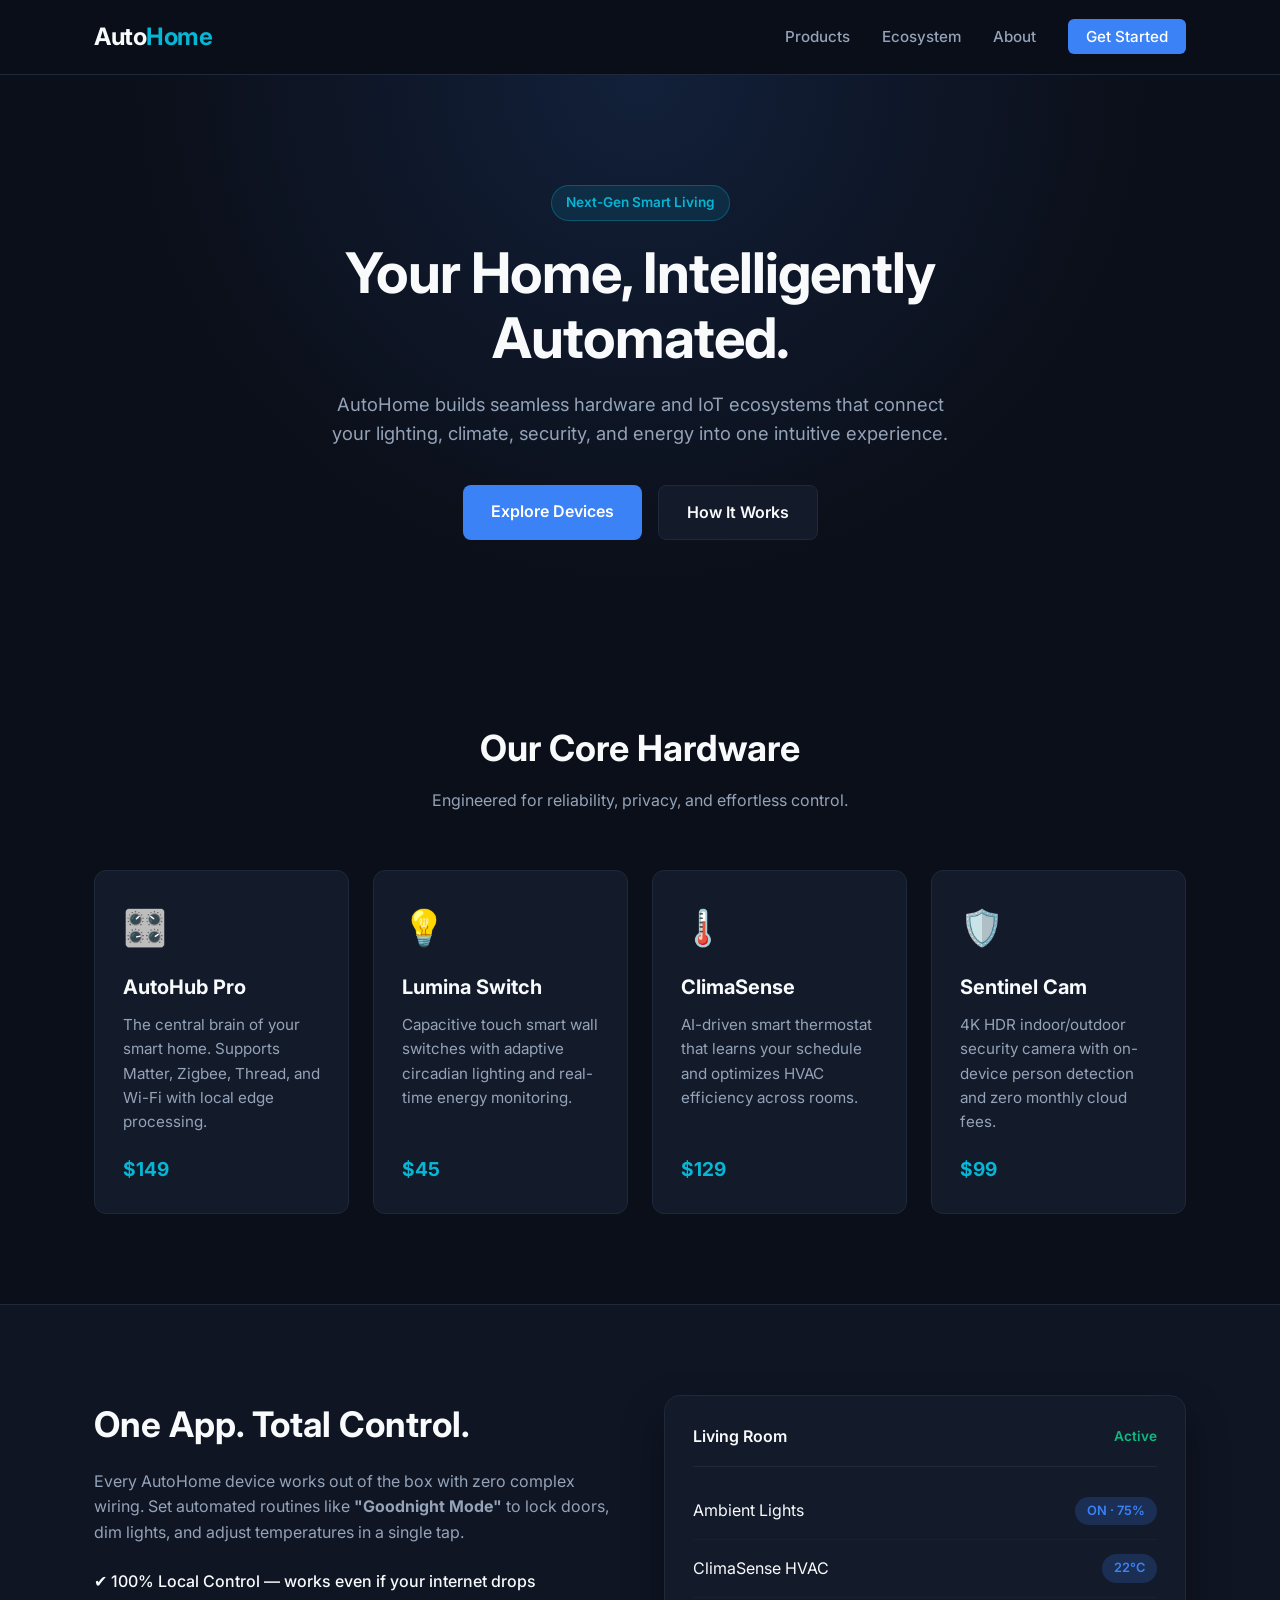
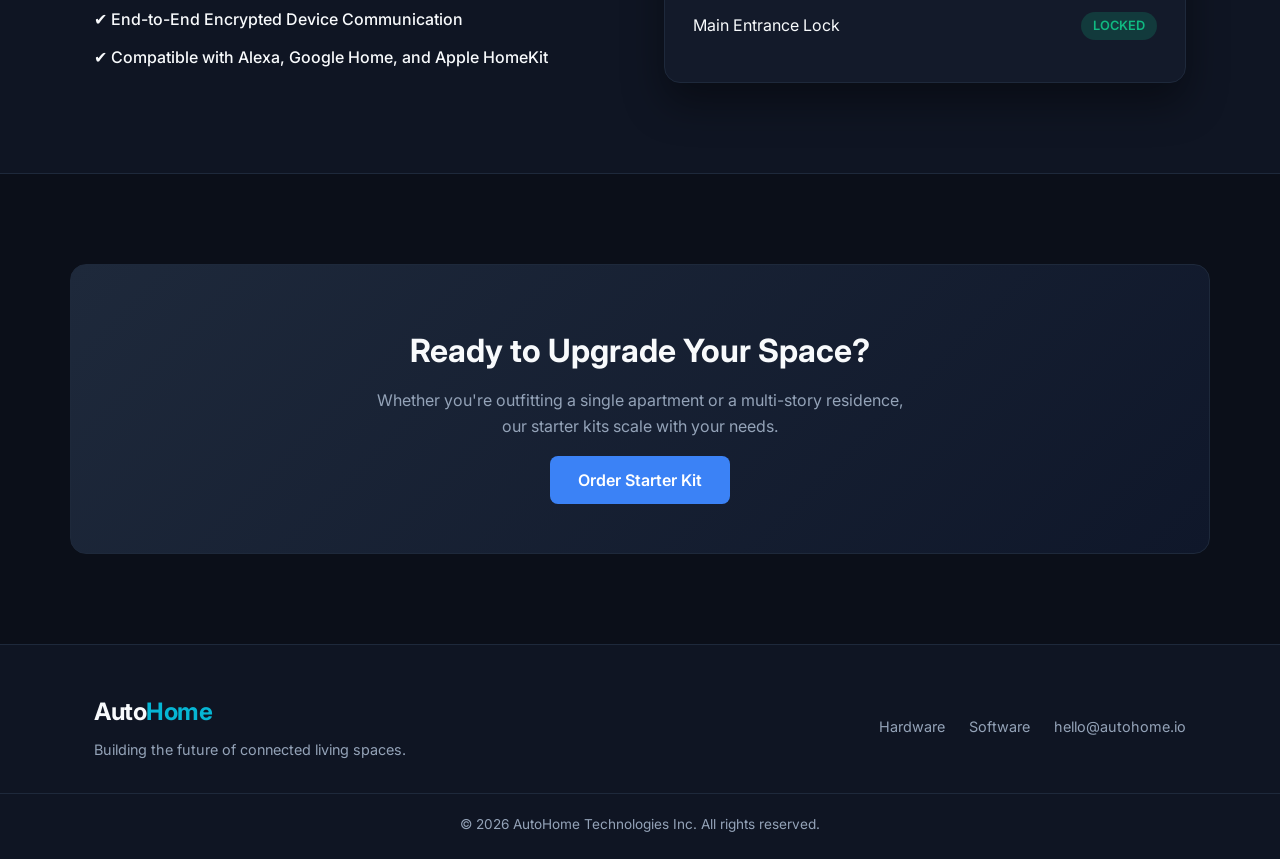
==== index.html @ 3e3d4a6a "Base files are uploadedgit status" ====
<!DOCTYPE html>
<html lang="en">
<head>
    <meta charset="UTF-8">
    <meta name="viewport" content="width=device-width, initial-scale=1.0">
    <title>AutoHome | Intelligent Home Automation</title>
    <link rel="stylesheet" href="style.css">
    <link href="https://fonts.googleapis.com/css2?family=Inter:wght@300;400;600;700&display=swap" rel="stylesheet">
</head>
<body>

    <!-- Navigation -->
    <header class="navbar">
        <div class="container nav-container">
            <a href="#" class="logo">Auto<span>Home</span></a>
            <nav>
                <ul class="nav-links">
                    <li><a href="#products">Products</a></li>
                    <li><a href="#ecosystem">Ecosystem</a></li>
                    <li><a href="#about">About</a></li>
                    <li><a href="#contact" class="btn-nav">Get Started</a></li>
                </ul>
            </nav>
        </div>
    </header>

    <!-- Hero Section -->
    <section class="hero">
        <div class="container hero-content">
            <span class="badge">Next-Gen Smart Living</span>
            <h1>Your Home, Intelligently Automated.</h1>
            <p>AutoHome builds seamless hardware and IoT ecosystems that connect your lighting, climate, security, and energy into one intuitive experience.</p>
            <div class="hero-buttons">
                <a href="#products" class="btn btn-primary">Explore Devices</a>
                <a href="#ecosystem" class="btn btn-secondary">How It Works</a>
            </div>
        </div>
    </section>

    <!-- Products Section -->
    <section id="products" class="products">
        <div class="container">
            <div class="section-header">
                <h2>Our Core Hardware</h2>
                <p>Engineered for reliability, privacy, and effortless control.</p>
            </div>
            
            <div class="product-grid">
                <!-- Product 1 -->
                <div class="product-card">
                    <div class="product-icon">🎛️</div>
                    <h3>AutoHub Pro</h3>
                    <p>The central brain of your smart home. Supports Matter, Zigbee, Thread, and Wi-Fi with local edge processing.</p>
                    <span class="price">$149</span>
                </div>

                <!-- Product 2 -->
                <div class="product-card">
                    <div class="product-icon">💡</div>
                    <h3>Lumina Switch</h3>
                    <p>Capacitive touch smart wall switches with adaptive circadian lighting and real-time energy monitoring.</p>
                    <span class="price">$45</span>
                </div>

                <!-- Product 3 -->
                <div class="product-card">
                    <div class="product-icon">🌡️</div>
                    <h3>ClimaSense</h3>
                    <p>AI-driven smart thermostat that learns your schedule and optimizes HVAC efficiency across rooms.</p>
                    <span class="price">$129</span>
                </div>

                <!-- Product 4 -->
                <div class="product-card">
                    <div class="product-icon">🛡️</div>
                    <h3>Sentinel Cam</h3>
                    <p>4K HDR indoor/outdoor security camera with on-device person detection and zero monthly cloud fees.</p>
                    <span class="price">$99</span>
                </div>
            </div>
        </div>
    </section>

    <!-- Ecosystem / Features Section -->
    <section id="ecosystem" class="ecosystem">
        <div class="container ecosystem-grid">
            <div class="ecosystem-text">
                <h2>One App. Total Control.</h2>
                <p>Every AutoHome device works out of the box with zero complex wiring. Set automated routines like <strong>"Goodnight Mode"</strong> to lock doors, dim lights, and adjust temperatures in a single tap.</p>
                <ul class="feature-list">
                    <li>✔ 100% Local Control — works even if your internet drops</li>
                    <li>✔ End-to-End Encrypted Device Communication</li>
                    <li>✔ Compatible with Alexa, Google Home, and Apple HomeKit</li>
                </ul>
            </div>
            <div class="ecosystem-visual">
                <div class="mockup-card">
                    <div class="mockup-header">
                        <span>Living Room</span>
                        <span class="status-dot">Active</span>
                    </div>
                    <div class="mockup-item">
                        <span>Ambient Lights</span>
                        <span class="toggle on">ON · 75%</span>
                    </div>
                    <div class="mockup-item">
                        <span>ClimaSense HVAC</span>
                        <span class="toggle on">22°C</span>
                    </div>
                    <div class="mockup-item">
                        <span>Main Entrance Lock</span>
                        <span class="toggle locked">LOCKED</span>
                    </div>
                </div>
            </div>
        </div>
    </section>

    <!-- About & CTA Section -->
    <section id="about" class="cta-section">
        <div class="container cta-box">
            <h2>Ready to Upgrade Your Space?</h2>
            <p>Whether you're outfitting a single apartment or a multi-story residence, our starter kits scale with your needs.</p>
            <a href="#contact" class="btn btn-primary">Order Starter Kit</a>
        </div>
    </section>

    <!-- Footer -->
    <footer id="contact" class="footer">
        <div class="container footer-content">
            <div class="footer-brand">
                <a href="#" class="logo">Auto<span>Home</span></a>
                <p>Building the future of connected living spaces.</p>
            </div>
            <div class="footer-links">
                <a href="#products">Hardware</a>
                <a href="#ecosystem">Software</a>
                <a href="mailto:hello@autohome.io">hello@autohome.io</a>
            </div>
        </div>
        <div class="footer-bottom">
            <p>&copy; 2026 AutoHome Technologies Inc. All rights reserved.</p>
        </div>
    </footer>

</body>
</html>
---- style.css ----
/* Reset & Base Styles */
* {
    margin: 0;
    padding: 0;
    box-sizing: border-box;
}

:root {
    --bg-dark: #0b0f19;
    --bg-card: #131a2a;
    --bg-secondary: #0f1523;
    --primary: #3b82f6;
    --primary-hover: #2563eb;
    --accent: #06b6d4;
    --text-main: #f8fafc;
    --text-muted: #94a3b8;
    --border-color: #1e293b;
}

html {
    scroll-behavior: smooth;
}

body {
    font-family: 'Inter', sans-serif;
    background-color: var(--bg-dark);
    color: var(--text-main);
    line-height: 1.6;
}

.container {
    max-width: 1140px;
    margin: 0 auto;
    padding: 0 24px;
}

/* Navbar */
.navbar {
    position: sticky;
    top: 0;
    background: rgba(11, 15, 25, 0.85);
    backdrop-filter: blur(12px);
    border-bottom: 1px solid var(--border-color);
    z-index: 1000;
    padding: 18px 0;
}

.nav-container {
    display: flex;
    justify-content: space-between;
    align-items: center;
}

.logo {
    font-size: 1.5rem;
    font-weight: 700;
    color: var(--text-main);
    text-decoration: none;
    letter-spacing: -0.5px;
}

.logo span {
    color: var(--accent);
}

.nav-links {
    list-style: none;
    display: flex;
    align-items: center;
    gap: 32px;
}

.nav-links a {
    color: var(--text-muted);
    text-decoration: none;
    font-size: 0.95rem;
    font-weight: 500;
    transition: color 0.2s;
}

.nav-links a:hover {
    color: var(--text-main);
}

.btn-nav {
    background: var(--primary);
    color: #fff !important;
    padding: 8px 18px;
    border-radius: 6px;
}

.btn-nav:hover {
    background: var(--primary-hover);
}

/* Hero Section */
.hero {
    padding: 110px 0 90px;
    text-align: center;
    background: radial-gradient(circle at top, rgba(59, 130, 246, 0.15), transparent 60%);
}

.badge {
    display: inline-block;
    background: rgba(6, 182, 212, 0.12);
    color: var(--accent);
    border: 1px solid rgba(6, 182, 212, 0.3);
    padding: 6px 14px;
    border-radius: 50px;
    font-size: 0.85rem;
    font-weight: 600;
    margin-bottom: 20px;
}

.hero h1 {
    font-size: 3.5rem;
    font-weight: 700;
    line-height: 1.15;
    max-width: 780px;
    margin: 0 auto 20px;
    letter-spacing: -1px;
}

.hero p {
    color: var(--text-muted);
    font-size: 1.15rem;
    max-width: 620px;
    margin: 0 auto 36px;
}

.hero-buttons {
    display: flex;
    justify-content: center;
    gap: 16px;
}

.btn {
    padding: 14px 28px;
    border-radius: 8px;
    font-weight: 600;
    text-decoration: none;
    font-size: 1rem;
    transition: all 0.2s ease;
}

.btn-primary {
    background: var(--primary);
    color: #fff;
}

.btn-primary:hover {
    background: var(--primary-hover);
    transform: translateY(-2px);
}

.btn-secondary {
    background: var(--bg-card);
    color: var(--text-main);
    border: 1px solid var(--border-color);
}

.btn-secondary:hover {
    border-color: var(--text-muted);
}

/* Products Section */
.products {
    padding: 90px 0;
}

.section-header {
    text-align: center;
    margin-bottom: 56px;
}

.section-header h2 {
    font-size: 2.25rem;
    margin-bottom: 10px;
}

.section-header p {
    color: var(--text-muted);
}

.product-grid {
    display: grid;
    grid-template-columns: repeat(auto-fit, minmax(240px, 1fr));
    gap: 24px;
}

.product-card {
    background: var(--bg-card);
    border: 1px solid var(--border-color);
    border-radius: 12px;
    padding: 28px;
    display: flex;
    flex-direction: column;
    transition: transform 0.25s ease, border-color 0.25s ease;
}

.product-card:hover {
    transform: translateY(-6px);
    border-color: var(--primary);
}

.product-icon {
    font-size: 2.2rem;
    margin-bottom: 16px;
}

.product-card h3 {
    font-size: 1.25rem;
    margin-bottom: 10px;
}

.product-card p {
    color: var(--text-muted);
    font-size: 0.95rem;
    flex-grow: 1;
    margin-bottom: 20px;
}

.price {
    font-size: 1.2rem;
    font-weight: 700;
    color: var(--accent);
}

/* Ecosystem Section */
.ecosystem {
    padding: 90px 0;
    background: var(--bg-secondary);
    border-top: 1px solid var(--border-color);
    border-bottom: 1px solid var(--border-color);
}

.ecosystem-grid {
    display: grid;
    grid-template-columns: 1fr 1fr;
    gap: 48px;
    align-items: center;
}

.ecosystem-text h2 {
    font-size: 2.2rem;
    margin-bottom: 16px;
}

.ecosystem-text p {
    color: var(--text-muted);
    margin-bottom: 24px;
}

.feature-list {
    list-style: none;
}

.feature-list li {
    margin-bottom: 12px;
    color: var(--text-main);
    font-weight: 500;
}

/* Mockup Card */
.mockup-card {
    background: var(--bg-card);
    border: 1px solid var(--border-color);
    border-radius: 16px;
    padding: 28px;
    box-shadow: 0 20px 40px rgba(0, 0, 0, 0.4);
}

.mockup-header {
    display: flex;
    justify-content: space-between;
    align-items: center;
    padding-bottom: 16px;
    margin-bottom: 16px;
    border-bottom: 1px solid var(--border-color);
    font-weight: 600;
}

.status-dot {
    color: #10b981;
    font-size: 0.85rem;
}

.mockup-item {
    display: flex;
    justify-content: space-between;
    align-items: center;
    padding: 14px 0;
    border-bottom: 1px solid rgba(30, 41, 59, 0.5);
}

.mockup-item:last-child {
    border-bottom: none;
}

.toggle {
    padding: 4px 12px;
    border-radius: 20px;
    font-size: 0.8rem;
    font-weight: 600;
}

.toggle.on {
    background: rgba(59, 130, 246, 0.2);
    color: var(--primary);
}

.toggle.locked {
    background: rgba(16, 185, 129, 0.2);
    color: #10b981;
}

/* CTA Section */
.cta-section {
    padding: 90px 0;
}

.cta-box {
    background: linear-gradient(135deg, #1e293b, #0f172a);
    border: 1px solid var(--border-color);
    border-radius: 16px;
    padding: 60px 32px;
    text-align: center;
}

.cta-box h2 {
    font-size: 2rem;
    margin-bottom: 12px;
}

.cta-box p {
    color: var(--text-muted);
    max-width: 540px;
    margin: 0 auto 28px;
}

/* Footer */
.footer {
    border-top: 1px solid var(--border-color);
    padding: 48px 0 24px;
    background: var(--bg-secondary);
}

.footer-content {
    display: flex;
    justify-content: space-between;
    align-items: center;
    flex-wrap: wrap;
    gap: 24px;
    margin-bottom: 32px;
}

.footer-brand p {
    color: var(--text-muted);
    font-size: 0.9rem;
    margin-top: 6px;
}

.footer-links {
    display: flex;
    gap: 24px;
}

.footer-links a {
    color: var(--text-muted);
    text-decoration: none;
    font-size: 0.9rem;
}

.footer-links a:hover {
    color: var(--text-main);
}

.footer-bottom {
    text-align: center;
    color: var(--text-muted);
    font-size: 0.85rem;
    padding-top: 20px;
    border-top: 1px solid var(--border-color);
}

/* Responsive Design */
@media (max-width: 768px) {
    .hero h1 {
        font-size: 2.4rem;
    }

    .ecosystem-grid {
        grid-template-columns: 1fr;
    }

    .nav-links {
        display: none;
    }
}
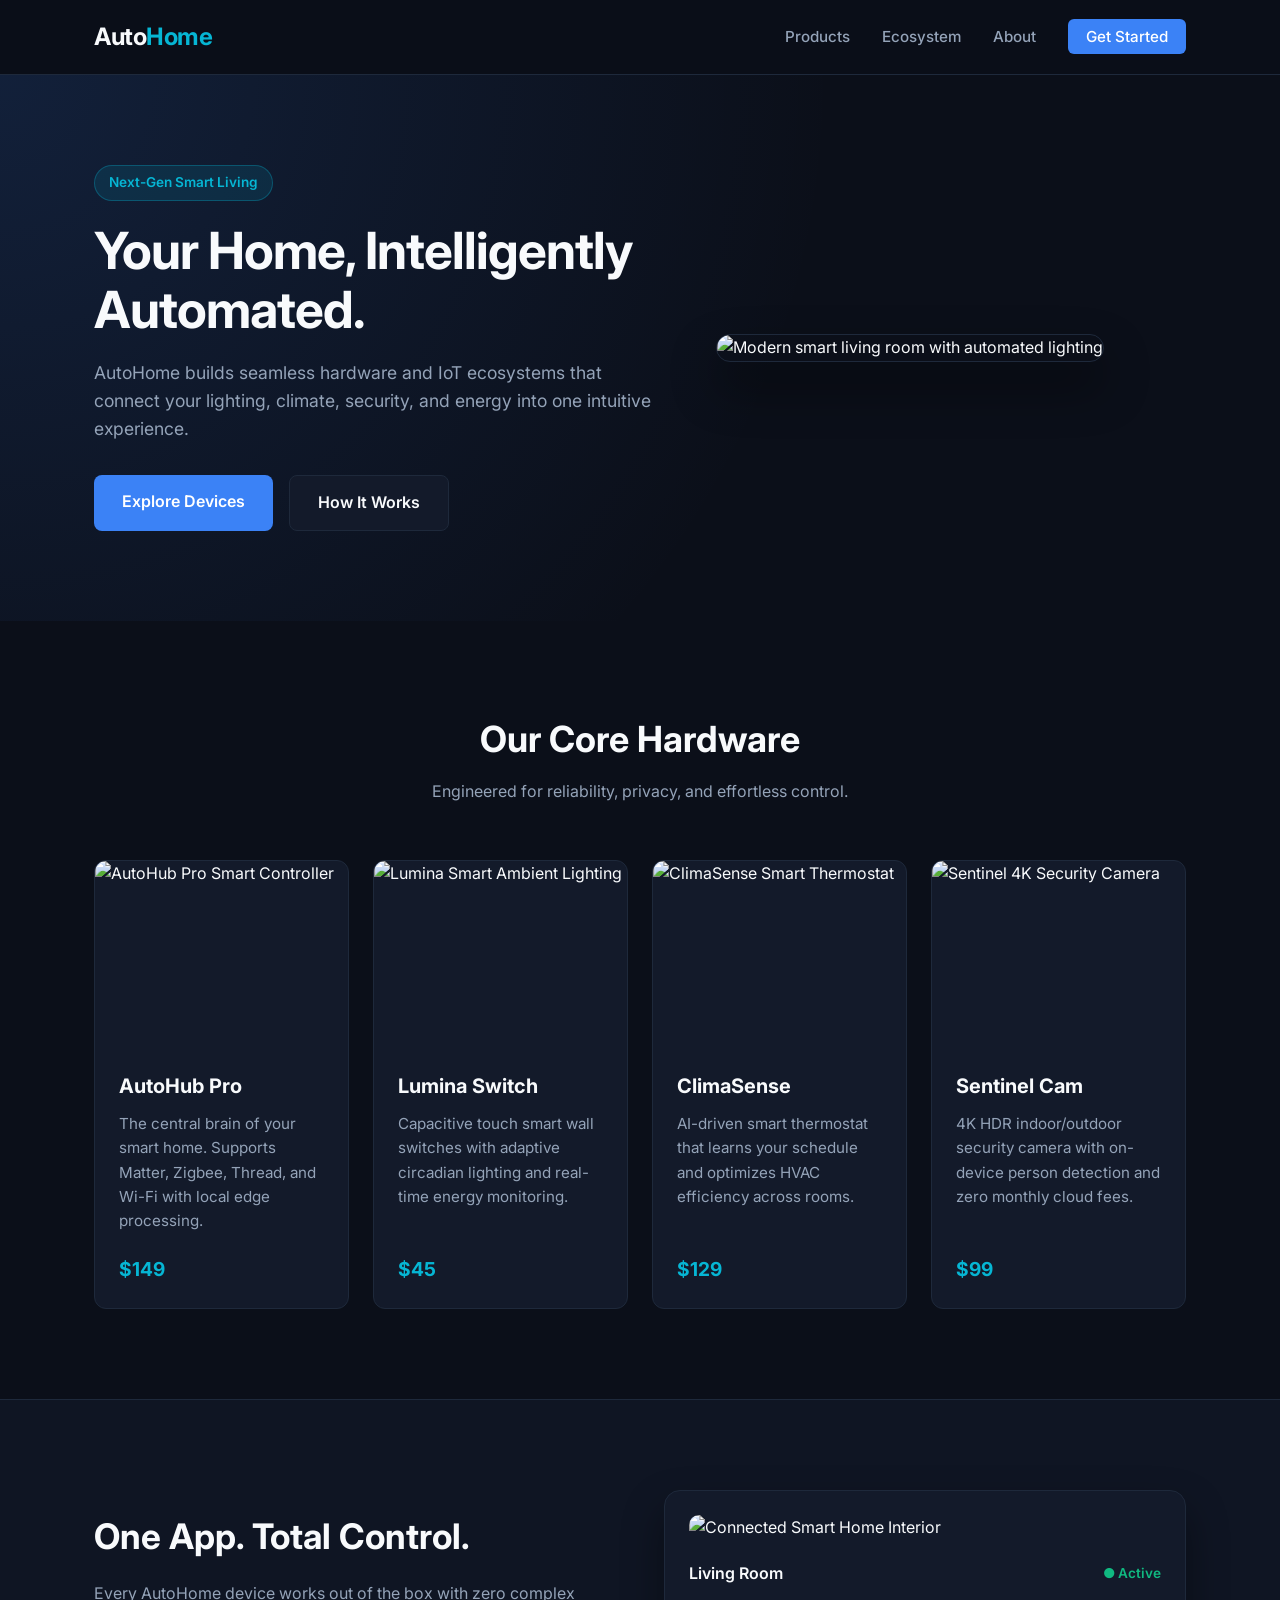
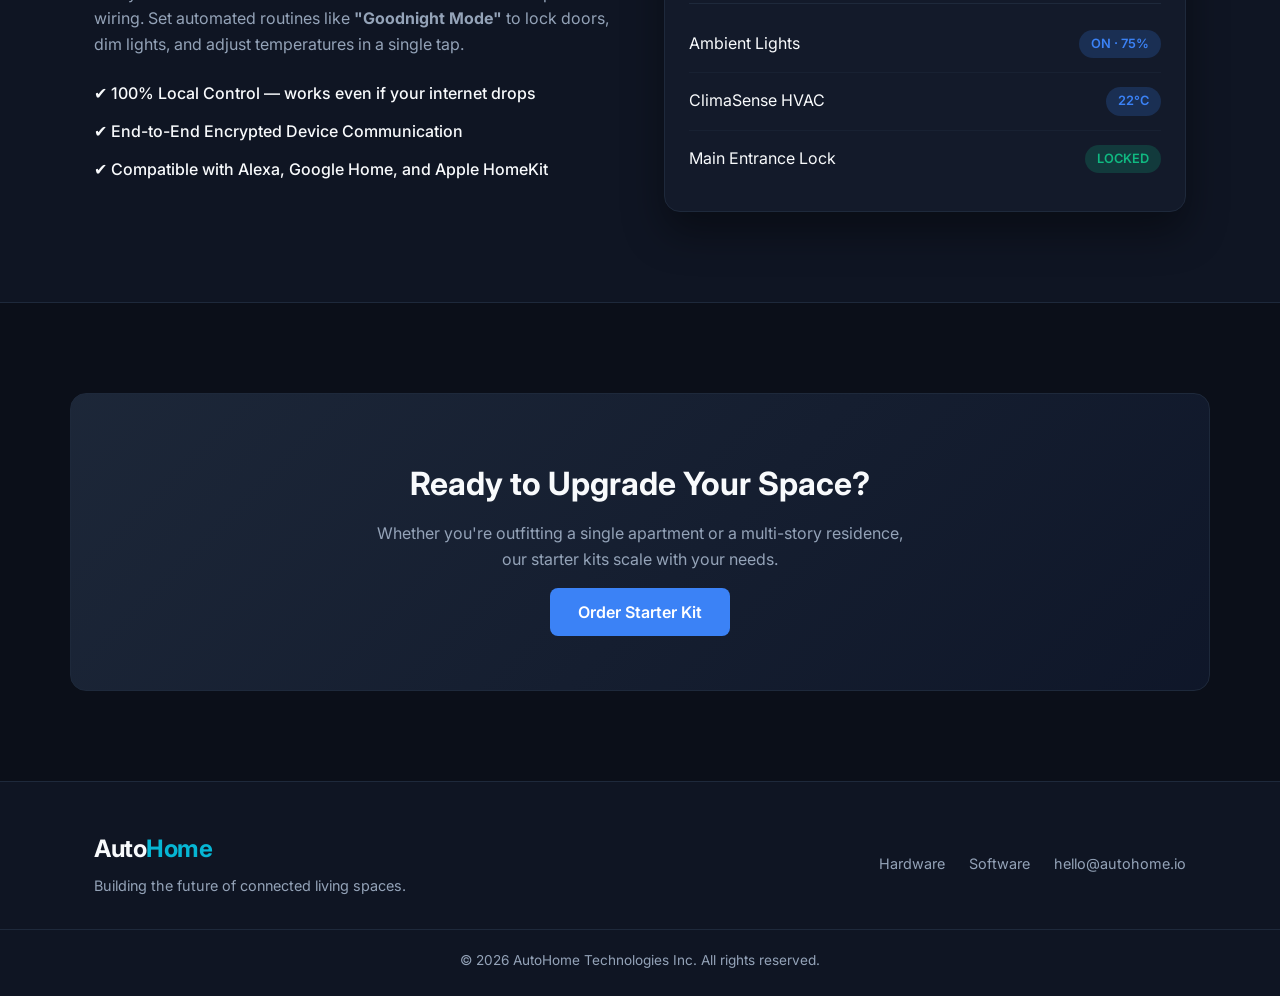
==== commit 1834fea6: "Added pictures to the websites" ====
--- a/index.html
+++ b/index.html
@@ -26,13 +26,18 @@
 
     <!-- Hero Section -->
     <section class="hero">
-        <div class="container hero-content">
-            <span class="badge">Next-Gen Smart Living</span>
-            <h1>Your Home, Intelligently Automated.</h1>
-            <p>AutoHome builds seamless hardware and IoT ecosystems that connect your lighting, climate, security, and energy into one intuitive experience.</p>
-            <div class="hero-buttons">
-                <a href="#products" class="btn btn-primary">Explore Devices</a>
-                <a href="#ecosystem" class="btn btn-secondary">How It Works</a>
+        <div class="container hero-grid">
+            <div class="hero-content">
+                <span class="badge">Next-Gen Smart Living</span>
+                <h1>Your Home, Intelligently Automated.</h1>
+                <p>AutoHome builds seamless hardware and IoT ecosystems that connect your lighting, climate, security, and energy into one intuitive experience.</p>
+                <div class="hero-buttons">
+                    <a href="#products" class="btn btn-primary">Explore Devices</a>
+                    <a href="#ecosystem" class="btn btn-secondary">How It Works</a>
+                </div>
+            </div>
+            <div class="hero-image">
+                <img src="https://images.unsplash.com/photo-1558002038-1055907df827?auto=format&fit=crop&w=900&q=80" alt="Modern smart living room with automated lighting">
             </div>
         </div>
     </section>
@@ -48,34 +53,50 @@
             <div class="product-grid">
                 <!-- Product 1 -->
                 <div class="product-card">
-                    <div class="product-icon">🎛️</div>
-                    <h3>AutoHub Pro</h3>
-                    <p>The central brain of your smart home. Supports Matter, Zigbee, Thread, and Wi-Fi with local edge processing.</p>
-                    <span class="price">$149</span>
+                    <div class="product-img-wrap">
+                        <img src="https://images.unsplash.com/photo-1544244015-0df4b3ffc6b0?auto=format&fit=crop&w=600&q=80" alt="AutoHub Pro Smart Controller">
+                    </div>
+                    <div class="product-body">
+                        <h3>AutoHub Pro</h3>
+                        <p>The central brain of your smart home. Supports Matter, Zigbee, Thread, and Wi-Fi with local edge processing.</p>
+                        <span class="price">$149</span>
+                    </div>
                 </div>
 
                 <!-- Product 2 -->
                 <div class="product-card">
-                    <div class="product-icon">💡</div>
-                    <h3>Lumina Switch</h3>
-                    <p>Capacitive touch smart wall switches with adaptive circadian lighting and real-time energy monitoring.</p>
-                    <span class="price">$45</span>
+                    <div class="product-img-wrap">
+                        <img src="https://images.unsplash.com/photo-1513506003901-1e6a229e2d15?auto=format&fit=crop&w=600&q=80" alt="Lumina Smart Ambient Lighting">
+                    </div>
+                    <div class="product-body">
+                        <h3>Lumina Switch</h3>
+                        <p>Capacitive touch smart wall switches with adaptive circadian lighting and real-time energy monitoring.</p>
+                        <span class="price">$45</span>
+                    </div>
                 </div>
 
                 <!-- Product 3 -->
                 <div class="product-card">
-                    <div class="product-icon">🌡️</div>
-                    <h3>ClimaSense</h3>
-                    <p>AI-driven smart thermostat that learns your schedule and optimizes HVAC efficiency across rooms.</p>
-                    <span class="price">$129</span>
+                    <div class="product-img-wrap">
+                        <img src="https://images.unsplash.com/photo-1567767292278-a4f21aa2d36e?auto=format&fit=crop&w=600&q=80" alt="ClimaSense Smart Thermostat">
+                    </div>
+                    <div class="product-body">
+                        <h3>ClimaSense</h3>
+                        <p>AI-driven smart thermostat that learns your schedule and optimizes HVAC efficiency across rooms.</p>
+                        <span class="price">$129</span>
+                    </div>
                 </div>
 
                 <!-- Product 4 -->
                 <div class="product-card">
-                    <div class="product-icon">🛡️</div>
-                    <h3>Sentinel Cam</h3>
-                    <p>4K HDR indoor/outdoor security camera with on-device person detection and zero monthly cloud fees.</p>
-                    <span class="price">$99</span>
+                    <div class="product-img-wrap">
+                        <img src="https://images.unsplash.com/photo-1557324232-b8917d3c3dcb?auto=format&fit=crop&w=600&q=80" alt="Sentinel 4K Security Camera">
+                    </div>
+                    <div class="product-body">
+                        <h3>Sentinel Cam</h3>
+                        <p>4K HDR indoor/outdoor security camera with on-device person detection and zero monthly cloud fees.</p>
+                        <span class="price">$99</span>
+                    </div>
                 </div>
             </div>
         </div>
@@ -95,9 +116,10 @@
             </div>
             <div class="ecosystem-visual">
                 <div class="mockup-card">
+                    <img class="mockup-banner" src="https://images.unsplash.com/photo-1600585154340-be6161a56a0c?auto=format&fit=crop&w=800&q=80" alt="Connected Smart Home Interior">
                     <div class="mockup-header">
                         <span>Living Room</span>
-                        <span class="status-dot">Active</span>
+                        <span class="status-dot">● Active</span>
                     </div>
                     <div class="mockup-item">
                         <span>Ambient Lights</span>
--- a/style.css
+++ b/style.css
@@ -95,9 +95,15 @@
 
 /* Hero Section */
 .hero {
-    padding: 110px 0 90px;
-    text-align: center;
-    background: radial-gradient(circle at top, rgba(59, 130, 246, 0.15), transparent 60%);
+    padding: 90px 0;
+    background: radial-gradient(circle at top left, rgba(59, 130, 246, 0.15), transparent 60%);
+}
+
+.hero-grid {
+    display: grid;
+    grid-template-columns: 1.1fr 0.9fr;
+    gap: 48px;
+    align-items: center;
 }
 
 .badge {
@@ -113,25 +119,31 @@
 }
 
 .hero h1 {
-    font-size: 3.5rem;
+    font-size: 3.2rem;
     font-weight: 700;
     line-height: 1.15;
-    max-width: 780px;
-    margin: 0 auto 20px;
+    margin-bottom: 20px;
     letter-spacing: -1px;
 }
 
 .hero p {
     color: var(--text-muted);
-    font-size: 1.15rem;
-    max-width: 620px;
-    margin: 0 auto 36px;
+    font-size: 1.1rem;
+    margin-bottom: 32px;
 }
 
 .hero-buttons {
     display: flex;
-    justify-content: center;
     gap: 16px;
+}
+
+.hero-image img {
+    width: 100%;
+    height: 400px;
+    object-fit: cover;
+    border-radius: 16px;
+    border: 1px solid var(--border-color);
+    box-shadow: 0 24px 48px rgba(0, 0, 0, 0.45);
 }
 
 .btn {
@@ -184,7 +196,7 @@
 
 .product-grid {
     display: grid;
-    grid-template-columns: repeat(auto-fit, minmax(240px, 1fr));
+    grid-template-columns: repeat(auto-fit, minmax(245px, 1fr));
     gap: 24px;
 }
 
@@ -192,7 +204,7 @@
     background: var(--bg-card);
     border: 1px solid var(--border-color);
     border-radius: 12px;
-    padding: 28px;
+    overflow: hidden;
     display: flex;
     flex-direction: column;
     transition: transform 0.25s ease, border-color 0.25s ease;
@@ -203,9 +215,28 @@
     border-color: var(--primary);
 }
 
-.product-icon {
-    font-size: 2.2rem;
-    margin-bottom: 16px;
+.product-img-wrap {
+    width: 100%;
+    height: 185px;
+    overflow: hidden;
+}
+
+.product-img-wrap img {
+    width: 100%;
+    height: 100%;
+    object-fit: cover;
+    transition: transform 0.35s ease;
+}
+
+.product-card:hover .product-img-wrap img {
+    transform: scale(1.06);
+}
+
+.product-body {
+    padding: 24px;
+    display: flex;
+    flex-direction: column;
+    flex-grow: 1;
 }
 
 .product-card h3 {
@@ -266,16 +297,24 @@
     background: var(--bg-card);
     border: 1px solid var(--border-color);
     border-radius: 16px;
-    padding: 28px;
+    padding: 24px;
     box-shadow: 0 20px 40px rgba(0, 0, 0, 0.4);
 }
 
+.mockup-banner {
+    width: 100%;
+    height: 170px;
+    object-fit: cover;
+    border-radius: 10px;
+    margin-bottom: 20px;
+}
+
 .mockup-header {
     display: flex;
     justify-content: space-between;
     align-items: center;
     padding-bottom: 16px;
-    margin-bottom: 16px;
+    margin-bottom: 12px;
     border-bottom: 1px solid var(--border-color);
     font-weight: 600;
 }
@@ -320,10 +359,11 @@
 }
 
 .cta-box {
-    background: linear-gradient(135deg, #1e293b, #0f172a);
+    background: linear-gradient(135deg, rgba(30, 41, 59, 0.92), rgba(15, 23, 42, 0.95)),
+                url('https://images.unsplash.com/photo-1513694203232-719a280e022f?auto=format&fit=crop&w=1200&q=80') center/cover;
     border: 1px solid var(--border-color);
     border-radius: 16px;
-    padding: 60px 32px;
+    padding: 64px 32px;
     text-align: center;
 }
 
@@ -385,12 +425,17 @@
 
 /* Responsive Design */
 @media (max-width: 768px) {
+    .hero-grid,
+    .ecosystem-grid {
+        grid-template-columns: 1fr;
+    }
+
     .hero h1 {
         font-size: 2.4rem;
     }
 
-    .ecosystem-grid {
-        grid-template-columns: 1fr;
+    .hero-image img {
+        height: 280px;
     }
 
     .nav-links {
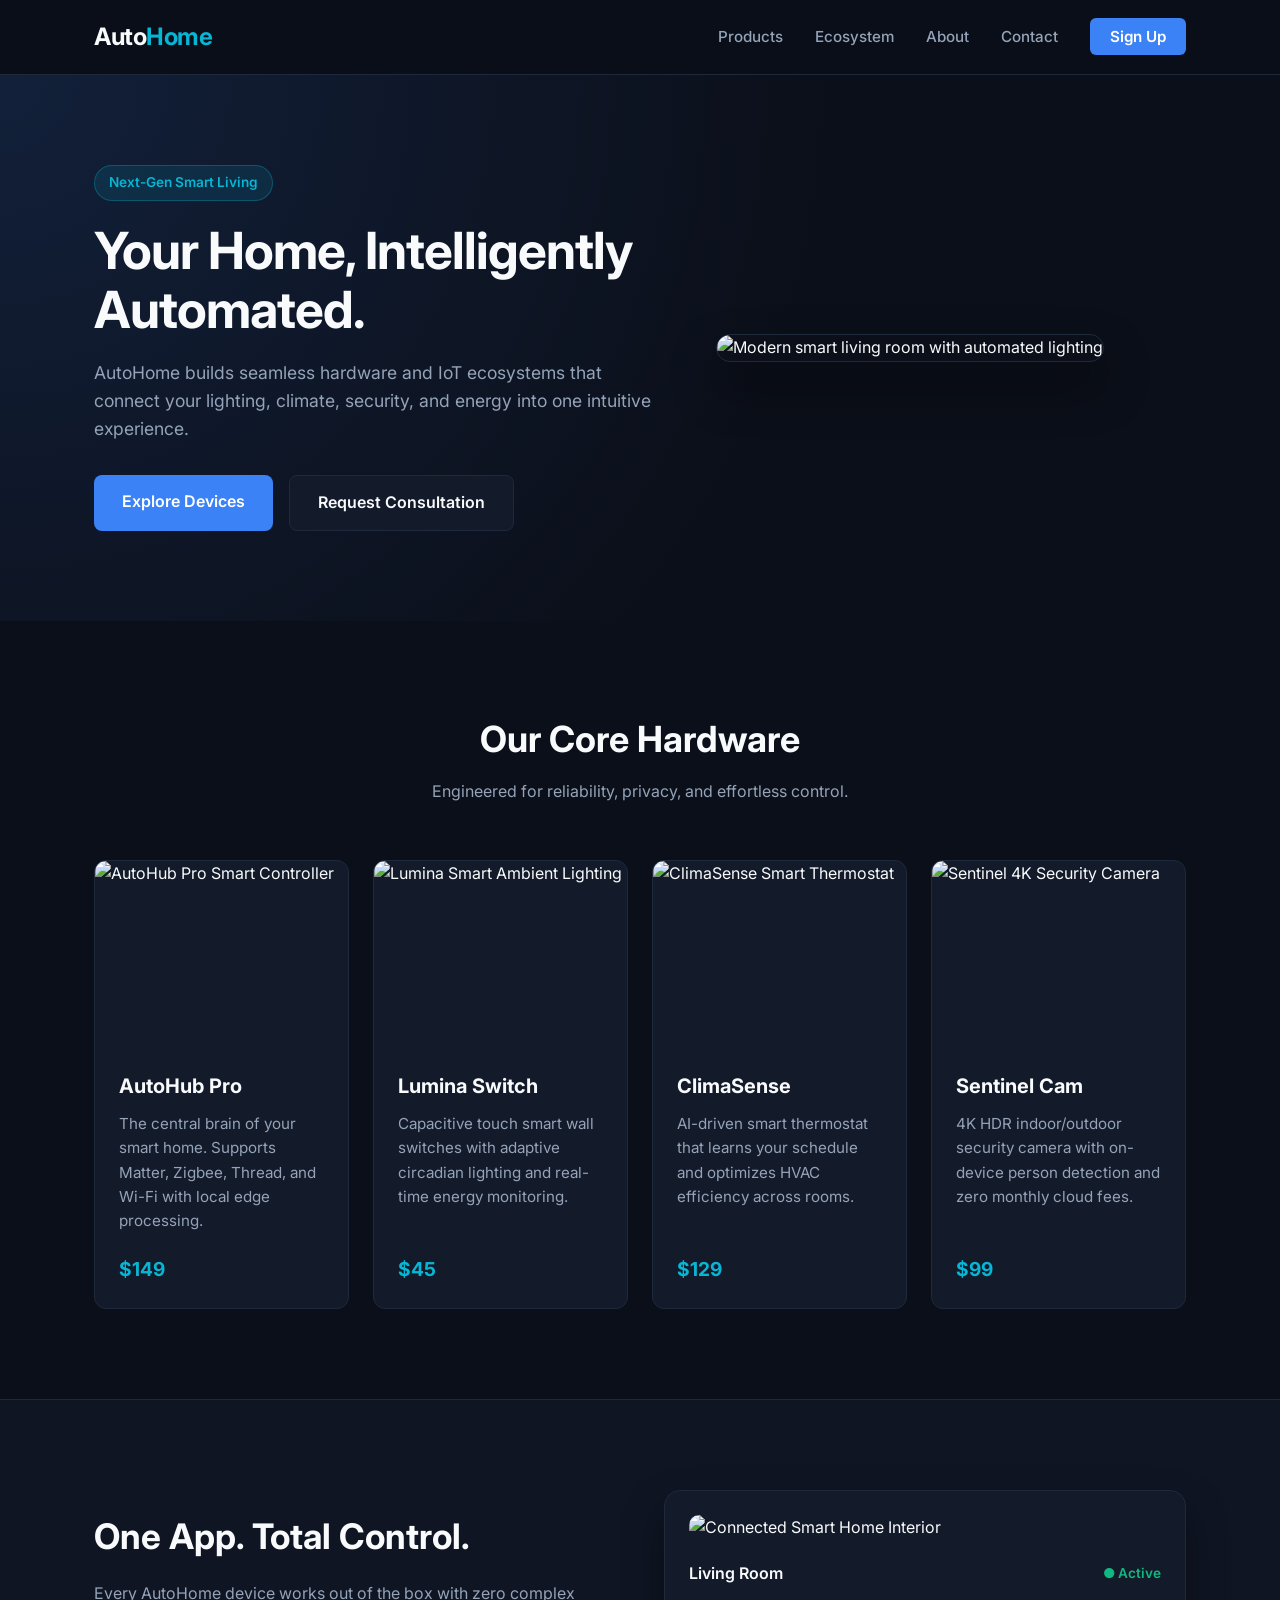
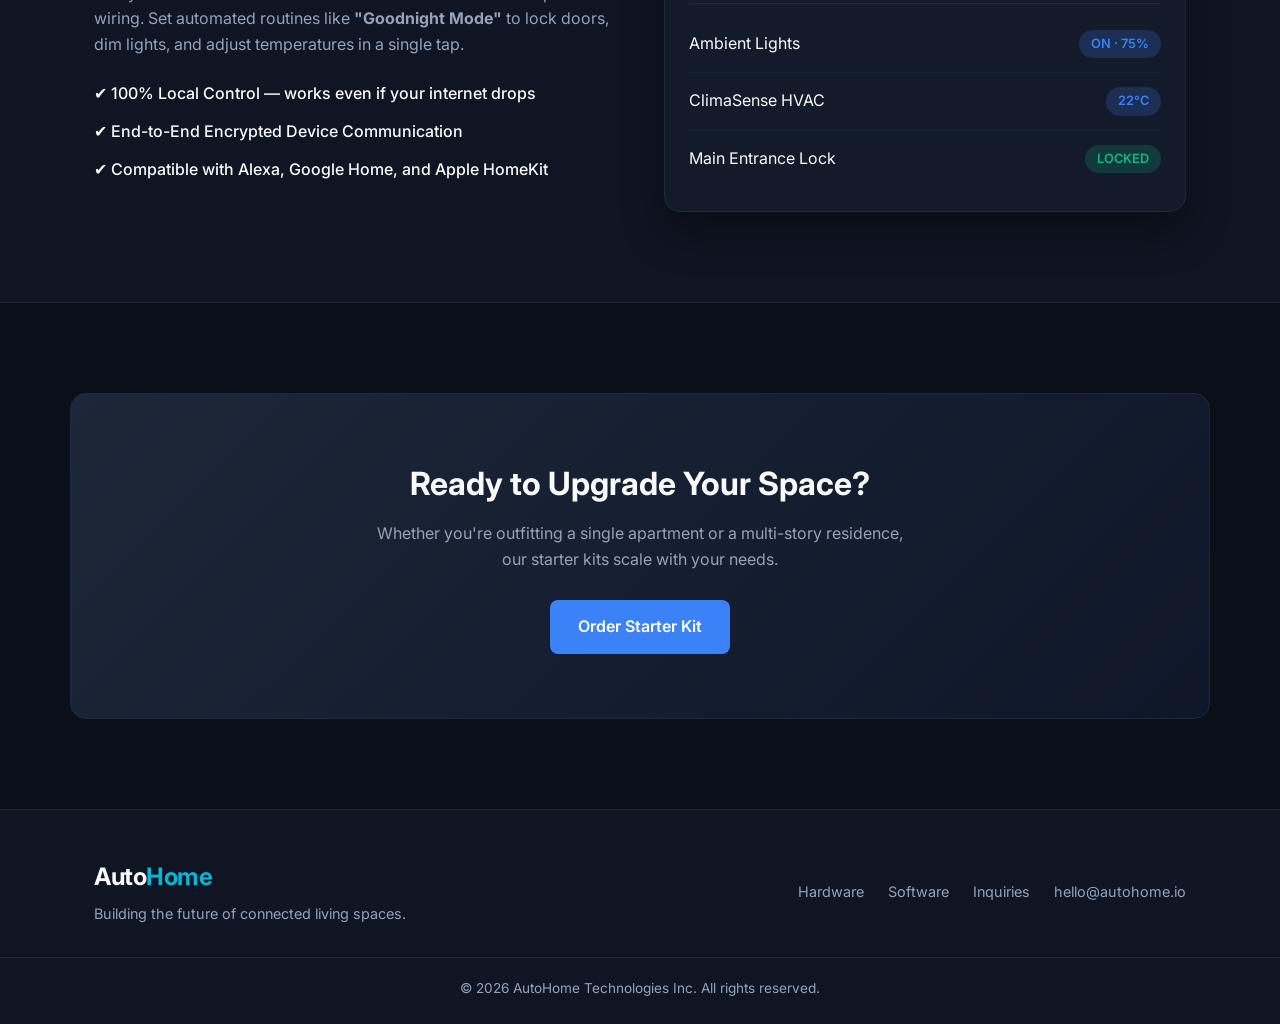
==== commit 2a484084: "signup page is added here" ====
--- a/index.html
+++ b/index.html
@@ -12,13 +12,14 @@
     <!-- Navigation -->
     <header class="navbar">
         <div class="container nav-container">
-            <a href="#" class="logo">Auto<span>Home</span></a>
+            <a href="index.html" class="logo">Auto<span>Home</span></a>
             <nav>
                 <ul class="nav-links">
                     <li><a href="#products">Products</a></li>
                     <li><a href="#ecosystem">Ecosystem</a></li>
                     <li><a href="#about">About</a></li>
-                    <li><a href="#contact" class="btn-nav">Get Started</a></li>
+                    <li><a href="#contact">Contact</a></li>
+                    <li><a href="signup.html" class="btn-nav">Sign Up</a></li>
                 </ul>
             </nav>
         </div>
@@ -33,7 +34,7 @@
                 <p>AutoHome builds seamless hardware and IoT ecosystems that connect your lighting, climate, security, and energy into one intuitive experience.</p>
                 <div class="hero-buttons">
                     <a href="#products" class="btn btn-primary">Explore Devices</a>
-                    <a href="#ecosystem" class="btn btn-secondary">How It Works</a>
+                    <a href="signup.html" class="btn btn-secondary">Request Consultation</a>
                 </div>
             </div>
             <div class="hero-image">
@@ -143,7 +144,7 @@
         <div class="container cta-box">
             <h2>Ready to Upgrade Your Space?</h2>
             <p>Whether you're outfitting a single apartment or a multi-story residence, our starter kits scale with your needs.</p>
-            <a href="#contact" class="btn btn-primary">Order Starter Kit</a>
+            <a href="signup.html" class="btn btn-primary">Order Starter Kit</a>
         </div>
     </section>
 
@@ -151,12 +152,13 @@
     <footer id="contact" class="footer">
         <div class="container footer-content">
             <div class="footer-brand">
-                <a href="#" class="logo">Auto<span>Home</span></a>
+                <a href="index.html" class="logo">Auto<span>Home</span></a>
                 <p>Building the future of connected living spaces.</p>
             </div>
             <div class="footer-links">
                 <a href="#products">Hardware</a>
                 <a href="#ecosystem">Software</a>
+                <a href="signup.html">Inquiries</a>
                 <a href="mailto:hello@autohome.io">hello@autohome.io</a>
             </div>
         </div>
--- a/style.css
+++ b/style.css
@@ -85,12 +85,15 @@
 .btn-nav {
     background: var(--primary);
     color: #fff !important;
-    padding: 8px 18px;
+    padding: 9px 20px;
     border-radius: 6px;
+    font-weight: 600 !important;
+    transition: background 0.2s, transform 0.2s;
 }
 
 .btn-nav:hover {
     background: var(--primary-hover);
+    transform: translateY(-1px);
 }
 
 /* Hero Section */
@@ -147,11 +150,14 @@
 }
 
 .btn {
+    display: inline-block;
     padding: 14px 28px;
     border-radius: 8px;
     font-weight: 600;
     text-decoration: none;
     font-size: 1rem;
+    border: none;
+    cursor: pointer;
     transition: all 0.2s ease;
 }
 
@@ -173,6 +179,12 @@
 
 .btn-secondary:hover {
     border-color: var(--text-muted);
+}
+
+.btn-full {
+    width: 100%;
+    text-align: center;
+    margin-top: 8px;
 }
 
 /* Products Section */
@@ -378,6 +390,114 @@
     margin: 0 auto 28px;
 }
 
+/* Sign Up Page */
+.signup-page {
+    padding: 80px 0 100px;
+    background: radial-gradient(circle at top right, rgba(6, 182, 212, 0.12), transparent 55%);
+    min-height: calc(100vh - 180px);
+    display: flex;
+    align-items: center;
+}
+
+.signup-grid {
+    display: grid;
+    grid-template-columns: 1fr 1.1fr;
+    gap: 56px;
+    align-items: center;
+}
+
+.signup-info h1 {
+    font-size: 2.75rem;
+    line-height: 1.18;
+    margin-bottom: 18px;
+    letter-spacing: -0.5px;
+}
+
+.signup-info > p {
+    color: var(--text-muted);
+    font-size: 1.05rem;
+    margin-bottom: 32px;
+}
+
+.info-cards {
+    display: flex;
+    flex-direction: column;
+    gap: 16px;
+}
+
+.info-item {
+    background: var(--bg-card);
+    border: 1px solid var(--border-color);
+    border-radius: 12px;
+    padding: 18px 20px;
+}
+
+.info-item strong {
+    display: block;
+    font-size: 1rem;
+    margin-bottom: 4px;
+    color: var(--text-main);
+}
+
+.info-item span {
+    color: var(--text-muted);
+    font-size: 0.9rem;
+}
+
+.signup-card {
+    background: var(--bg-card);
+    border: 1px solid var(--border-color);
+    border-radius: 16px;
+    padding: 36px 32px;
+    box-shadow: 0 24px 48px rgba(0, 0, 0, 0.45);
+}
+
+.signup-card h2 {
+    font-size: 1.65rem;
+    margin-bottom: 6px;
+}
+
+.signup-card > p {
+    color: var(--text-muted);
+    font-size: 0.92rem;
+    margin-bottom: 24px;
+}
+
+.form-group {
+    margin-bottom: 18px;
+}
+
+.form-group label {
+    display: block;
+    font-size: 0.88rem;
+    font-weight: 500;
+    margin-bottom: 6px;
+    color: var(--text-main);
+}
+
+.form-group input,
+.form-group textarea {
+    width: 100%;
+    padding: 12px 14px;
+    background: var(--bg-dark);
+    border: 1px solid var(--border-color);
+    border-radius: 8px;
+    color: var(--text-main);
+    font-family: inherit;
+    font-size: 0.95rem;
+    transition: border-color 0.2s;
+}
+
+.form-group input:focus,
+.form-group textarea:focus {
+    outline: none;
+    border-color: var(--primary);
+}
+
+.form-group textarea {
+    resize: vertical;
+}
+
 /* Footer */
 .footer {
     border-top: 1px solid var(--border-color);
@@ -426,19 +546,21 @@
 /* Responsive Design */
 @media (max-width: 768px) {
     .hero-grid,
-    .ecosystem-grid {
+    .ecosystem-grid,
+    .signup-grid {
         grid-template-columns: 1fr;
     }
 
-    .hero h1 {
-        font-size: 2.4rem;
+    .hero h1,
+    .signup-info h1 {
+        font-size: 2.3rem;
     }
 
     .hero-image img {
         height: 280px;
     }
 
-    .nav-links {
+    .nav-links li:not(:last-child) {
         display: none;
     }
 }
